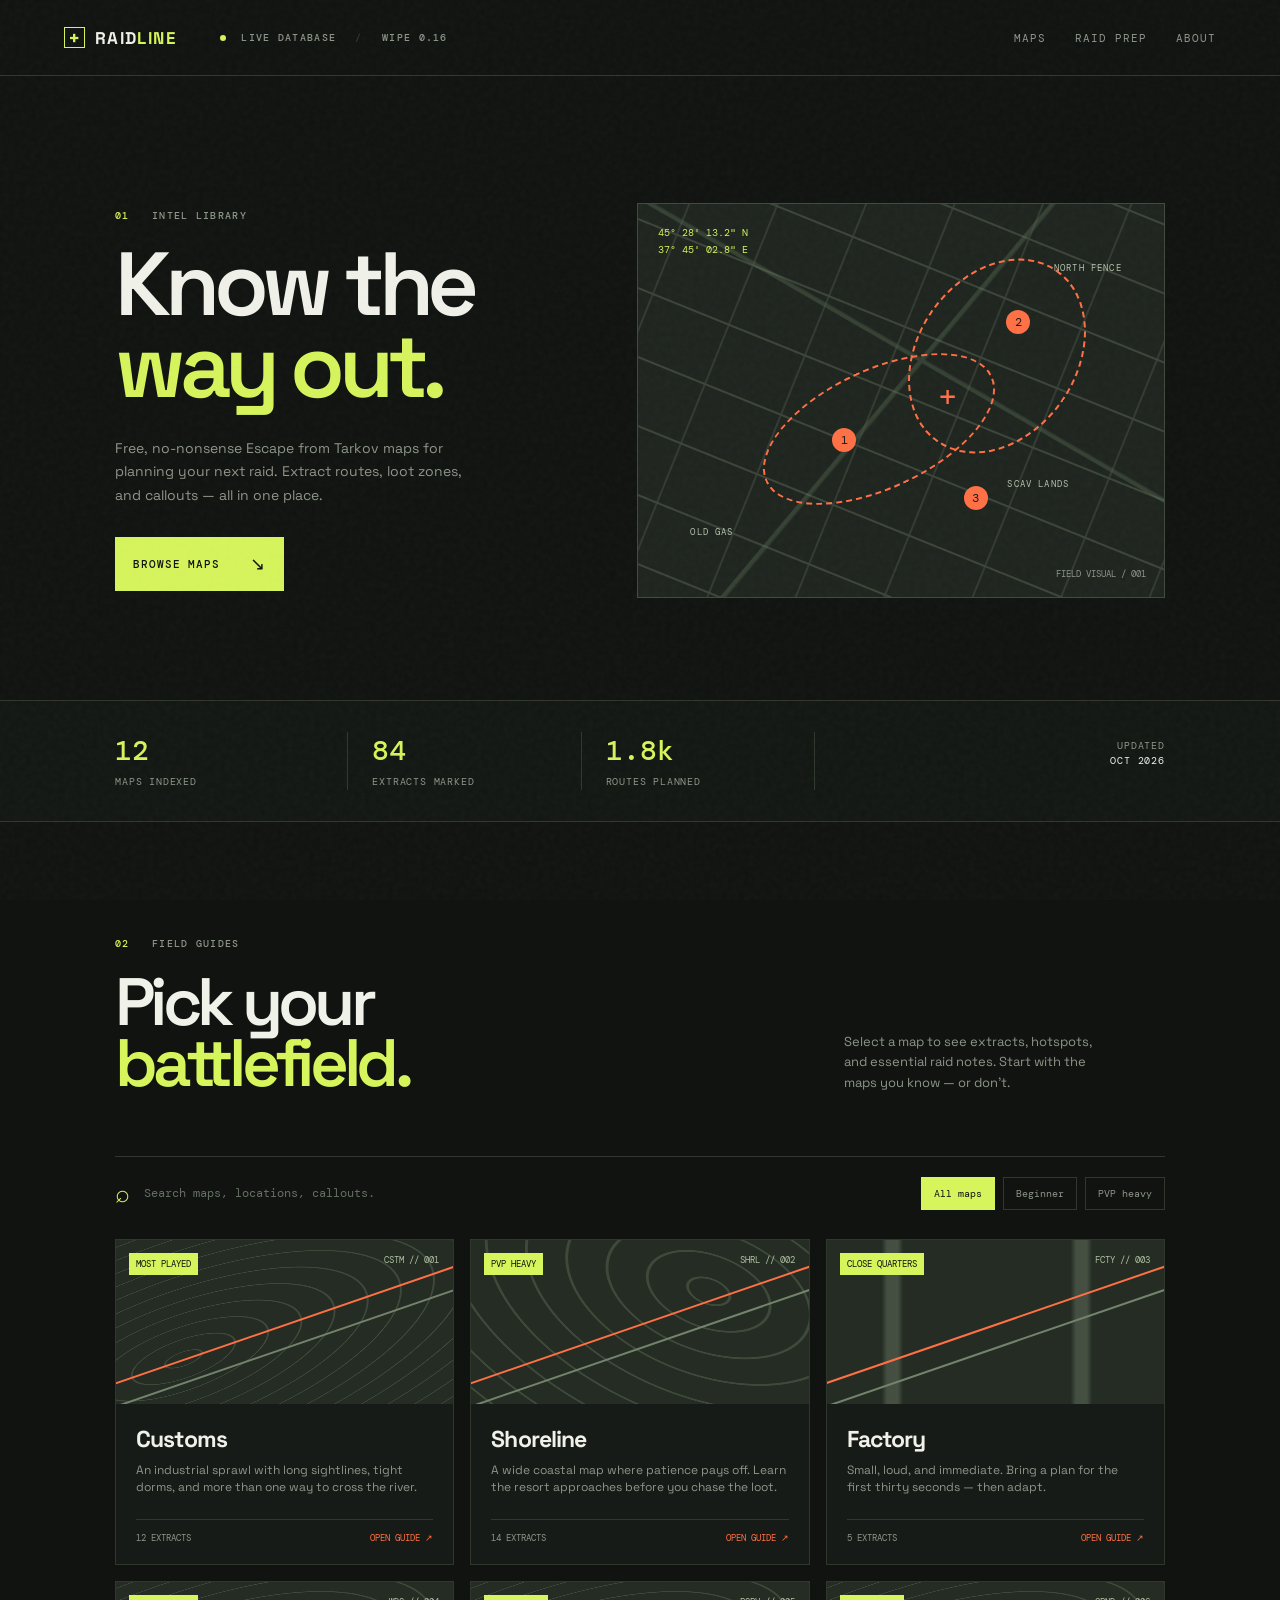
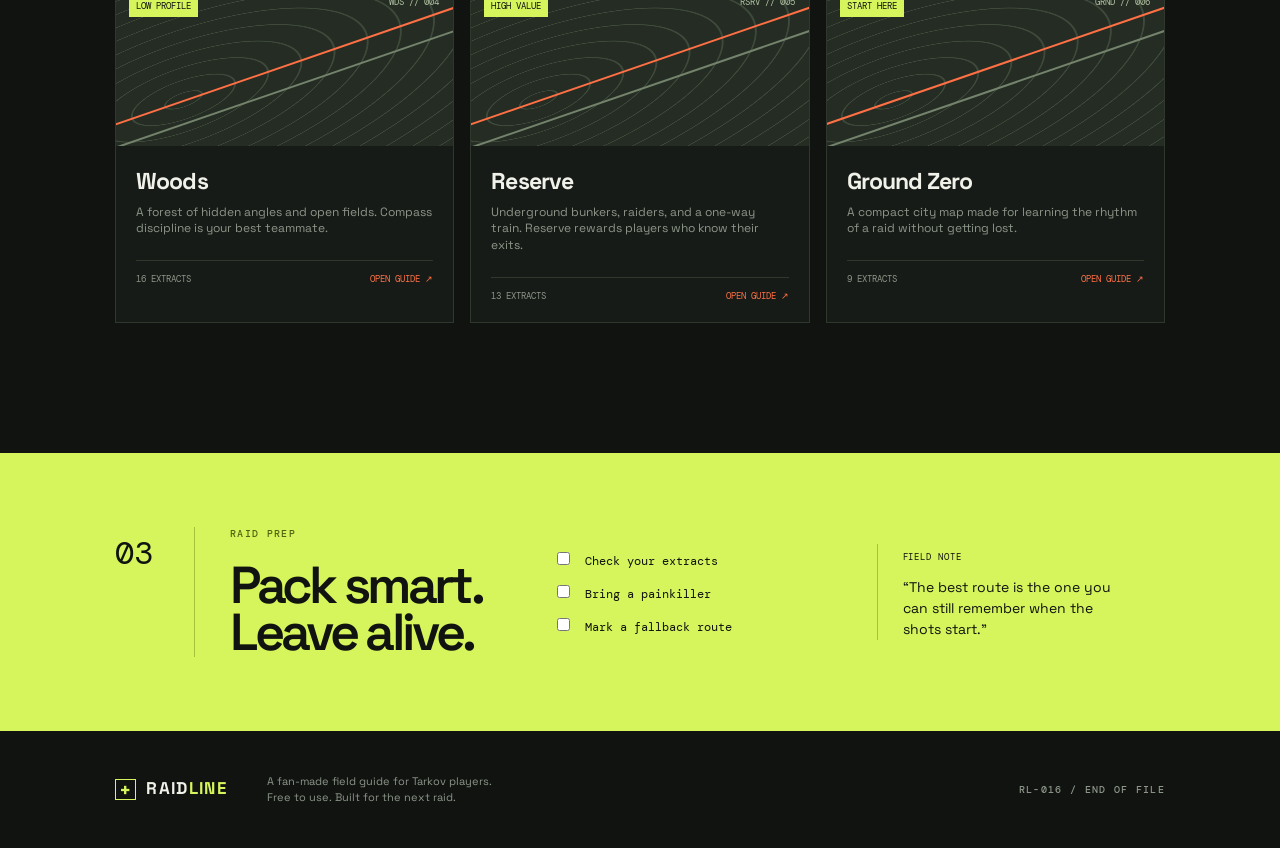
==== EFT-amp/index.html @ 66cea877 "." ====
<!doctype html>
<html lang="en">
<head>
  <meta charset="UTF-8" />
  <meta name="viewport" content="width=device-width, initial-scale=1.0" />
  <meta name="description" content="Free Escape from Tarkov maps, extracts, loot routes, and raid prep notes." />
  <title>RAIDLINE — Free Tarkov Maps</title>
  <link rel="preconnect" href="https://fonts.googleapis.com" />
  <link rel="preconnect" href="https://fonts.gstatic.com" crossorigin />
  <link href="https://fonts.googleapis.com/css2?family=DM+Mono:wght@400;500&family=Space+Grotesk:wght@400;500;600;700&display=swap" rel="stylesheet" />
  <link rel="stylesheet" href="style.css" />
</head>
<body>
  <div class="noise"></div>
  <header class="topbar">
    <a class="brand" href="#top" aria-label="Raidline home"><span class="brand-mark">+</span><span>RAID<span>LINE</span></span></a>
    <div class="status"><i></i> LIVE DATABASE <span class="slash">/</span> WIPE 0.16</div>
    <nav><a href="#maps">Maps</a><a href="#loadout">Raid prep</a><a href="#about">About</a></nav>
    <button class="menu-btn" aria-label="Open menu">☰</button>
  </header>

  <main id="top">
    <section class="hero">
      <div class="hero-copy">
        <p class="eyebrow"><span>01</span> INTEL LIBRARY</p>
        <h1>Know the<br /><em>way out.</em></h1>
        <p class="intro">Free, no-nonsense Escape from Tarkov maps for planning your next raid. Extract routes, loot zones, and callouts — all in one place.</p>
        <a class="cta" href="#maps">Browse maps <span>↘</span></a>
      </div>
      <div class="hero-visual" aria-label="Stylized topographic map graphic">
        <div class="coordinate">45° 28' 13.2" N<br />37° 45' 02.8" E</div>
        <div class="crosshair">+</div>
        <div class="route route-a"></div><div class="route route-b"></div>
        <div class="pin pin-one">1</div><div class="pin pin-two">2</div><div class="pin pin-three">3</div>
        <span class="map-label label-a">NORTH FENCE</span><span class="map-label label-b">OLD GAS</span><span class="map-label label-c">SCAV LANDS</span>
        <div class="contours"></div>
        <div class="visual-tag">FIELD VISUAL / 001</div>
      </div>
    </section>

    <section class="stats" aria-label="Database stats">
      <div><strong>12</strong><span>MAPS INDEXED</span></div><div><strong>84</strong><span>EXTRACTS MARKED</span></div><div><strong>1.8k</strong><span>ROUTES PLANNED</span></div><div class="stat-note">UPDATED<br /><b>OCT 2026</b></div>
    </section>

    <section class="maps-section" id="maps">
      <div class="section-heading"><div><p class="eyebrow"><span>02</span> FIELD GUIDES</p><h2>Pick your<br /><em>battlefield.</em></h2></div><p class="section-desc">Select a map to see extracts, hotspots, and essential raid notes. Start with the maps you know — or don’t.</p></div>
      <div class="toolbar"><div class="search-wrap"><span>⌕</span><input id="search" type="search" placeholder="Search maps, locations, callouts..." /></div><div class="filters" role="group" aria-label="Filter maps"><button class="filter active" data-filter="all">All maps</button><button class="filter" data-filter="beginner">Beginner</button><button class="filter" data-filter="pvp">PVP heavy</button></div></div>
      <div class="map-grid" id="mapGrid"></div>
      <p class="empty" id="emptyState">No maps match that search.</p>
    </section>

    <section class="prep" id="loadout"><div class="prep-number">03</div><div><p class="eyebrow">RAID PREP</p><h2>Pack smart.<br /><em>Leave alive.</em></h2></div><div class="prep-checks"><label><input type="checkbox" /> <span>Check your extracts</span></label><label><input type="checkbox" /> <span>Bring a painkiller</span></label><label><input type="checkbox" /> <span>Mark a fallback route</span></label></div><div class="prep-tip"><span>FIELD NOTE</span><p>“The best route is the one you can still remember when the shots start.”</p></div></section>
  </main>

  <footer id="about"><div class="brand"><span class="brand-mark">+</span><span>RAID<span>LINE</span></span></div><p>A fan-made field guide for Tarkov players.<br />Free to use. Built for the next raid.</p><span class="footer-code">RL-016 / END OF FILE</span></footer>

  <div class="modal" id="mapModal" aria-hidden="true"><div class="modal-card map-viewer"><button class="close" id="closeModal" aria-label="Close map details">×</button><div class="viewer-head"><div><p class="eyebrow" id="modalType">INTERACTIVE MAP // FREE GUIDE</p><h2 id="modalTitle">Customs</h2></div><div class="viewer-code" id="modalCode">CSTM // 001</div></div><p id="modalBlurb"></p><div class="viewer-layout"><div class="interactive-map" id="interactiveMap" tabindex="0" aria-label="Interactive map viewer"><div class="map-canvas" id="mapCanvas"><div class="map-river"></div><div class="map-road road-one"></div><div class="map-road road-two"></div><div class="map-building b-one"></div><div class="map-building b-two"></div><div class="map-building b-three"></div><div class="map-zone zone-one">DORMS</div><div class="map-zone zone-two">OLD GAS</div><div class="map-zone zone-three">WAREHOUSES</div><div class="marker extract" style="left:13%;top:70%" data-title="Crossroads" data-info="Follow the wall south to reach your extract.">E</div><div class="marker extract" style="left:78%;top:20%" data-title="ZB-1011" data-info="Single-use extract. Check the green flare before committing.">E</div><div class="marker loot" style="left:50%;top:37%" data-title="Dorms — Marked Room" data-info="High-value loot, high-risk approach.">L</div><div class="marker loot" style="left:27%;top:30%" data-title="Warehouse Stash" data-info="Low-profile stash near the blue container.">L</div><div class="marker danger" style="left:64%;top:68%" data-title="Scav Hotspot" data-info="Expect contact around the road bend.">!</div></div><div class="map-crosshair">+</div><div class="zoom-controls"><button id="zoomIn" aria-label="Zoom in">+</button><button id="zoomOut" aria-label="Zoom out">−</button><button id="resetZoom" aria-label="Reset map view">⌂</button></div><div class="zoom-readout" id="zoomReadout">100%</div></div><aside class="viewer-side"><div class="layer-title">MAP LAYERS</div><label><input type="checkbox" class="layer-toggle" data-layer="extract" checked /><i class="legend-dot extract-dot"></i> Extracts <b id="extractCount">02</b></label><label><input type="checkbox" class="layer-toggle" data-layer="loot" checked /><i class="legend-dot loot-dot"></i> Loot zones <b>02</b></label><label><input type="checkbox" class="layer-toggle" data-layer="danger" checked /><i class="legend-dot danger-dot"></i> Danger zones <b>01</b></label><div class="marker-info" id="markerInfo"><span>CLICK A MARKER</span><strong>Explore the map</strong><p>Select an extract, loot spot, or danger marker for field notes.</p></div><div class="viewer-stats"><div><span>EXTRACTS</span><strong id="modalExtracts">12</strong></div><div><span>DIFFICULTY</span><strong id="modalDifficulty">Moderate</strong></div><div><span>BEST FOR</span><strong id="modalBest">First raids</strong></div></div></aside></div><p class="map-hint">DRAG TO PAN <span>•</span> SCROLL TO ZOOM <span>•</span> CLICK MARKERS FOR INTEL</p></div></div>
  <script src="script.js"></script>
</body>
</html>
---- EFT-amp/style.css ----
:root{--bg:#101310;--panel:#171b17;--line:#30372d;--muted:#8d9689;--text:#f0f1e9;--acid:#d6f45b;--orange:#ff7045;--mono:'DM Mono',monospace;--sans:'Space Grotesk',sans-serif}*{box-sizing:border-box}html{scroll-behavior:smooth}body{margin:0;background:var(--bg);color:var(--text);font-family:var(--sans);overflow-x:hidden}.noise{position:fixed;inset:0;opacity:.035;pointer-events:none;z-index:10;background-image:url("data:image/svg+xml,%3Csvg viewBox='0 0 180 180' xmlns='http://www.w3.org/2000/svg'%3E%3Cfilter id='n'%3E%3CfeTurbulence type='fractalNoise' baseFrequency='.9' numOctaves='3' stitchTiles='stitch'/%3E%3C/filter%3E%3Crect width='100%25' height='100%25' filter='url(%23n)'/%3E%3C/svg%3E")}.topbar{height:76px;border-bottom:1px solid var(--line);display:flex;align-items:center;padding:0 5vw;gap:44px;position:relative;z-index:2}.brand{font-weight:700;letter-spacing:.08em;font-size:17px;display:flex;gap:10px;align-items:center;color:var(--text);text-decoration:none}.brand span span{color:var(--acid)}.brand-mark{display:grid;place-items:center;border:1px solid var(--acid);width:21px;height:21px;color:var(--acid)!important;font-size:20px;line-height:1}.status,.eyebrow,.footer-code{font:500 10px var(--mono);letter-spacing:.13em;color:var(--muted)}.status i{display:inline-block;width:6px;height:6px;background:var(--acid);border-radius:50%;margin-right:8px}.slash{color:var(--line);margin:0 12px}.topbar nav{margin-left:auto;display:flex;gap:28px}.topbar nav a{color:var(--muted);text-decoration:none;font:11px var(--mono);text-transform:uppercase;letter-spacing:.1em}.topbar nav a:hover{color:var(--acid)}.menu-btn{display:none;background:none;border:0;color:var(--text);font-size:22px}.hero{min-height:625px;padding:106px 9vw 82px;display:grid;grid-template-columns: .9fr 1.1fr;gap:7vw;align-items:center;border-bottom:1px solid var(--line)}.eyebrow{margin:0 0 22px}.eyebrow span{color:var(--acid);margin-right:15px}h1,h2{font-size:clamp(54px,7vw,104px);line-height:.91;letter-spacing:-.07em;margin:0;font-weight:600}h1 em,h2 em{color:var(--acid);font-style:normal}.intro{color:var(--muted);max-width:370px;line-height:1.65;font-size:14px;margin:30px 0}.cta{display:inline-flex;align-items:center;gap:30px;color:var(--bg);background:var(--acid);padding:15px 18px;text-decoration:none;font:500 11px var(--mono);text-transform:uppercase;letter-spacing:.08em;transition:.2s}.cta span{font-size:18px}.cta:hover{background:#efffa3;transform:translateY(-2px)}.hero-visual{height:395px;position:relative;background:#1e241e;overflow:hidden;border:1px solid #414a3b;background-image:linear-gradient(130deg,transparent 0 48%,#354133 48.2% 48.6%,transparent 49%),linear-gradient(30deg,transparent 0 57%,#354133 57.2% 57.6%,transparent 58%)}.hero-visual:before{content:'';position:absolute;inset:0;opacity:.36;background:repeating-linear-gradient(22deg,transparent 0 29px,#72806a 30px 31px,transparent 32px 64px),repeating-linear-gradient(112deg,transparent 0 46px,#566253 47px 48px,transparent 49px 82px)}.coordinate{position:absolute;top:20px;left:20px;font:10px/1.7 var(--mono);color:var(--acid);z-index:1}.crosshair{position:absolute;top:44%;left:57%;font:32px var(--mono);color:var(--orange);z-index:1}.route{position:absolute;border:2px dashed var(--orange);border-radius:50%;z-index:1}.route-a{width:250px;height:120px;top:42%;left:22%;transform:rotate(-25deg)}.route-b{width:160px;height:210px;top:12%;left:53%;transform:rotate(35deg)}.pin{position:absolute;background:var(--orange);color:#171b17;border-radius:50%;width:24px;height:24px;text-align:center;padding-top:4px;font:12px var(--mono);z-index:2}.pin-one{top:57%;left:37%}.pin-two{top:27%;left:70%}.pin-three{top:72%;left:62%}.map-label{position:absolute;font:9px var(--mono);letter-spacing:.13em;color:#b5c1ab;z-index:1}.label-a{top:15%;right:8%}.label-b{bottom:15%;left:10%}.label-c{bottom:27%;right:18%}.visual-tag{position:absolute;bottom:17px;right:18px;font:9px var(--mono);color:var(--muted)}.stats{display:grid;grid-template-columns:repeat(3,1fr) 1.5fr;padding:31px 9vw;border-bottom:1px solid var(--line);background:#131713}.stats div{border-right:1px solid var(--line);padding-left:24px}.stats div:first-child{padding-left:0}.stats div:last-child{border:0}.stats strong{display:block;font:500 28px var(--mono);color:var(--acid)}.stats span,.stat-note{font:10px var(--mono);letter-spacing:.08em;color:var(--muted)}.stat-note{text-align:right;padding-top:6px!important;line-height:1.5}.stat-note b{color:var(--text);font-weight:400}.maps-section{padding:115px 9vw 130px}.section-heading{display:flex;align-items:end;justify-content:space-between;margin-bottom:62px}.section-desc{max-width:270px;color:var(--muted);font-size:13px;line-height:1.6;margin:0 4vw 0 0}.section-heading h2{font-size:67px}.toolbar{display:flex;justify-content:space-between;align-items:center;border-top:1px solid var(--line);padding:20px 0 29px}.search-wrap{display:flex;gap:12px;align-items:center;color:var(--acid);font-size:25px}.search-wrap input{background:none;border:0;outline:0;color:var(--text);font:12px var(--mono);width:245px}.search-wrap input::placeholder{color:#657063}.filters{display:flex;gap:8px}.filter{border:1px solid var(--line);color:var(--muted);background:transparent;padding:9px 12px;font:10px var(--mono);cursor:pointer}.filter:hover,.filter.active{background:var(--acid);border-color:var(--acid);color:var(--bg)}.map-grid{display:grid;grid-template-columns:repeat(3,1fr);gap:16px}.map-card{background:var(--panel);border:1px solid var(--line);min-height:300px;cursor:pointer;transition:.25s;position:relative;overflow:hidden}.map-card:hover{border-color:var(--acid);transform:translateY(-5px)}.card-map{height:164px;background:#242c23;position:relative;overflow:hidden}.card-map:before{content:'';position:absolute;inset:-30%;background:repeating-radial-gradient(ellipse at 30% 50%,transparent 0 18px,#596652 19px 20px,transparent 21px 35px);transform:rotate(-20deg);opacity:.5}.card-map:after{content:'';position:absolute;width:140%;height:2px;left:-20%;top:51%;background:var(--orange);transform:rotate(-19deg);box-shadow:0 22px 0 #74836c}.map-card[data-map="shoreline"] .card-map:before{transform:rotate(20deg);background:repeating-radial-gradient(ellipse at 60% 30%,transparent 0 20px,#596652 21px 23px,transparent 24px 42px)}.map-card[data-map="factory"] .card-map:before{background:linear-gradient(90deg,transparent 12%,#657361 13% 15%,transparent 16% 29%,#657361 30% 32%,transparent 33% 64%,#657361 65% 67%,transparent 68%);transform:rotate(0)}.card-tag{position:absolute;top:13px;left:13px;background:var(--acid);color:var(--bg);font:9px var(--mono);padding:5px 7px;z-index:1}.card-code{position:absolute;right:14px;top:14px;color:#b1c1a2;font:9px var(--mono);z-index:1}.card-body{padding:20px}.card-body h3{font-size:23px;letter-spacing:-.04em;margin:0 0 8px}.card-body p{font-size:12px;color:var(--muted);margin:0;line-height:1.4}.card-meta{display:flex;justify-content:space-between;margin-top:23px;border-top:1px solid var(--line);padding-top:12px;font:9px var(--mono);color:var(--muted)}.card-meta b{font-weight:400;color:var(--orange)}.empty{display:none;color:var(--muted);font:12px var(--mono);padding:30px 0}.prep{background:var(--acid);color:var(--bg);padding:74px 9vw;display:grid;grid-template-columns:80px 1fr 1fr 1fr;gap:35px;align-items:center}.prep .eyebrow{color:#516313}.prep .eyebrow span{color:var(--bg)}.prep h2{font-size:52px}.prep h2 em{color:var(--bg)}.prep-number{font:32px var(--mono);border-right:1px solid #a7c238;height:100%;padding-top:5px}.prep-checks{display:grid;gap:13px;font:12px var(--mono)}.prep-checks input{accent-color:var(--bg);margin-right:8px}.prep-tip{border-left:1px solid #a7c238;padding-left:25px}.prep-tip span{font:9px var(--mono);letter-spacing:.1em}.prep-tip p{font-size:14px;line-height:1.5;margin:12px 0 0;max-width:230px}footer{padding:42px 9vw;display:flex;align-items:center;gap:40px;color:var(--muted);font-size:11px;line-height:1.5}footer p{margin:0}.footer-code{margin-left:auto}.modal{position:fixed;inset:0;background:#080a08cc;display:none;place-items:center;z-index:20;padding:20px}.modal.open{display:grid}.modal-card{background:#1a2019;border:1px solid var(--acid);width:min(600px,100%);padding:38px;position:relative;box-shadow:0 20px 80px #000}.close{position:absolute;right:18px;top:12px;background:none;border:0;color:var(--muted);font-size:28px;cursor:pointer}.modal-card h2{font-size:64px;margin-bottom:15px}.modal-card>p:not(.eyebrow){color:var(--muted);line-height:1.6;font-size:13px;max-width:470px}.modal-columns{display:flex;gap:32px;border-top:1px solid var(--line);border-bottom:1px solid var(--line);padding:19px 0;margin:28px 0}.modal-columns span{display:block;font:9px var(--mono);color:var(--muted);margin-bottom:8px}.modal-columns strong{font:12px var(--mono);color:var(--acid)}.modal-map{height:100px;background:#263025;margin-bottom:26px;position:relative;overflow:hidden;padding:15px;font:9px var(--mono);color:#adbba1}.modal-grid-lines{position:absolute;inset:0;background:linear-gradient(#455344 1px,transparent 1px),linear-gradient(90deg,#455344 1px,transparent 1px);background-size:31px 31px;opacity:.5}.modal-map span,.modal-map b{position:relative}.modal-map b{float:right;color:var(--orange);font-weight:400}.modal-card .cta{margin-top:0}
@media(max-width:800px){.topbar{padding:0 6vw;gap:20px}.status{display:none}.topbar nav{display:none}.menu-btn{display:block;margin-left:auto}.hero{padding:75px 7vw 60px;display:block}.hero-visual{margin-top:55px;height:300px}.stats{padding:25px 7vw;grid-template-columns:repeat(2,1fr);gap:20px}.stats div{border:0;padding:0}.stat-note{text-align:left!important}.maps-section{padding:75px 7vw}.section-heading{display:block;margin-bottom:40px}.section-heading h2{font-size:57px}.section-desc{margin:25px 0 0}.toolbar{display:block}.filters{margin-top:20px;overflow:auto}.map-grid{grid-template-columns:1fr}.prep{padding:55px 7vw;display:block}.prep-number{border:0;margin-bottom:25px}.prep h2{font-size:48px}.prep-checks{margin:35px 0}.prep-tip{border-left:0;border-top:1px solid #a7c238;padding:20px 0 0}footer{padding:35px 7vw;display:block}footer p{margin:20px 0}.footer-code{display:block;margin:0}.modal-card{padding:28px}.modal-card h2{font-size:52px}.modal-columns{gap:15px;justify-content:space-between}.modal-columns strong{font-size:10px}}
.map-viewer{width:min(1000px,100%);padding:32px}.viewer-head{display:flex;justify-content:space-between;align-items:start}.viewer-head h2{font-size:54px}.viewer-code{font:11px var(--mono);color:var(--orange);padding-top:12px}.viewer-layout{display:grid;grid-template-columns:1fr 190px;gap:15px;margin-top:20px}.interactive-map{height:420px;background:#212a20;border:1px solid #4a5a42;position:relative;overflow:hidden;cursor:grab;touch-action:none}.interactive-map.dragging{cursor:grabbing}.map-canvas{position:absolute;inset:-20%;background-color:#2a3629;background-image:linear-gradient(30deg,transparent 0 46%,#687861 46.2% 46.7%,transparent 47%),linear-gradient(115deg,transparent 0 52%,#52614d 52.2% 52.8%,transparent 53%),repeating-radial-gradient(ellipse at 60% 40%,transparent 0 30px,#43533f 31px 33px,transparent 34px 63px);transition:transform .15s ease;transform-origin:center}.map-river{position:absolute;background:#455e59;width:18%;height:140%;left:43%;top:-20%;transform:rotate(18deg);opacity:.8}.map-road{position:absolute;height:5px;background:#a27654;opacity:.8}.road-one{width:110%;left:-5%;top:47%;transform:rotate(-18deg)}.road-two{width:75%;left:17%;top:57%;transform:rotate(54deg)}.map-building{position:absolute;background:#5e684d;border:2px solid #919575;transform:rotate(8deg)}.b-one{width:19%;height:20%;left:62%;top:24%}.b-two{width:15%;height:14%;left:20%;top:52%}.b-three{width:25%;height:12%;left:53%;top:64%}.map-zone{position:absolute;color:#b2c49f;font:9px var(--mono);letter-spacing:.13em}.zone-one{left:65%;top:31%}.zone-two{left:23%;top:59%}.zone-three{left:56%;top:73%}.marker{position:absolute;width:29px;height:29px;border-radius:50%;display:grid;place-items:center;color:var(--bg);font:500 11px var(--mono);z-index:3;cursor:pointer;box-shadow:0 0 0 4px #192119aa;transform:translate(-50%,-50%);transition:.15s}.marker:hover{transform:translate(-50%,-50%) scale(1.25)}.marker.extract{background:var(--acid)}.marker.loot{background:#55c3b0}.marker.danger{background:var(--orange)}.map-crosshair{position:absolute;left:50%;top:50%;color:#d7e8c5;font:28px var(--mono);pointer-events:none}.zoom-controls{position:absolute;right:13px;top:13px;display:grid;gap:5px}.zoom-controls button{width:30px;height:30px;background:#141b14dd;color:var(--acid);border:1px solid #6b7a5f;font:18px var(--mono);cursor:pointer}.zoom-readout{position:absolute;bottom:11px;right:14px;background:#141b14dd;color:#b2c49f;padding:5px 8px;font:9px var(--mono)}.viewer-side{border:1px solid var(--line);padding:17px;background:#141914}.layer-title,.viewer-side label,.viewer-stats span,.map-hint{font:9px var(--mono);letter-spacing:.1em}.layer-title{color:var(--muted);margin-bottom:16px}.viewer-side label{display:flex;align-items:center;gap:8px;margin:15px 0;color:var(--text);cursor:pointer}.viewer-side label input{accent-color:var(--acid)}.viewer-side label b{margin-left:auto;font-weight:400;color:var(--muted)}.legend-dot{width:8px;height:8px;border-radius:50%}.extract-dot{background:var(--acid)}.loot-dot{background:#55c3b0}.danger-dot{background:var(--orange)}.marker-info{border-top:1px solid var(--line);margin-top:22px;padding-top:18px}.marker-info span{font:9px var(--mono);color:var(--orange)}.marker-info strong{font-size:15px;display:block;margin:8px 0}.marker-info p{color:var(--muted);font-size:11px;line-height:1.5;margin:0}.viewer-stats{border-top:1px solid var(--line);margin-top:20px;padding-top:16px;display:grid;gap:13px}.viewer-stats span{display:block;color:var(--muted);margin-bottom:4px}.viewer-stats strong{font:12px var(--mono);color:var(--acid)}.map-hint{color:var(--muted);margin:14px 0 0;text-align:right}.map-hint span{color:var(--acid);margin:0 8px}@media(max-width:800px){.map-viewer{padding:24px}.viewer-head h2{font-size:46px}.viewer-layout{grid-template-columns:1fr}.interactive-map{height:350px}.viewer-side{display:grid;grid-template-columns:repeat(3,1fr);gap:8px}.layer-title{grid-column:1/-1;margin-bottom:0}.viewer-side label{margin:0;font-size:8px}.marker-info,.viewer-stats{grid-column:1/-1}.map-hint{text-align:left;font-size:8px}}
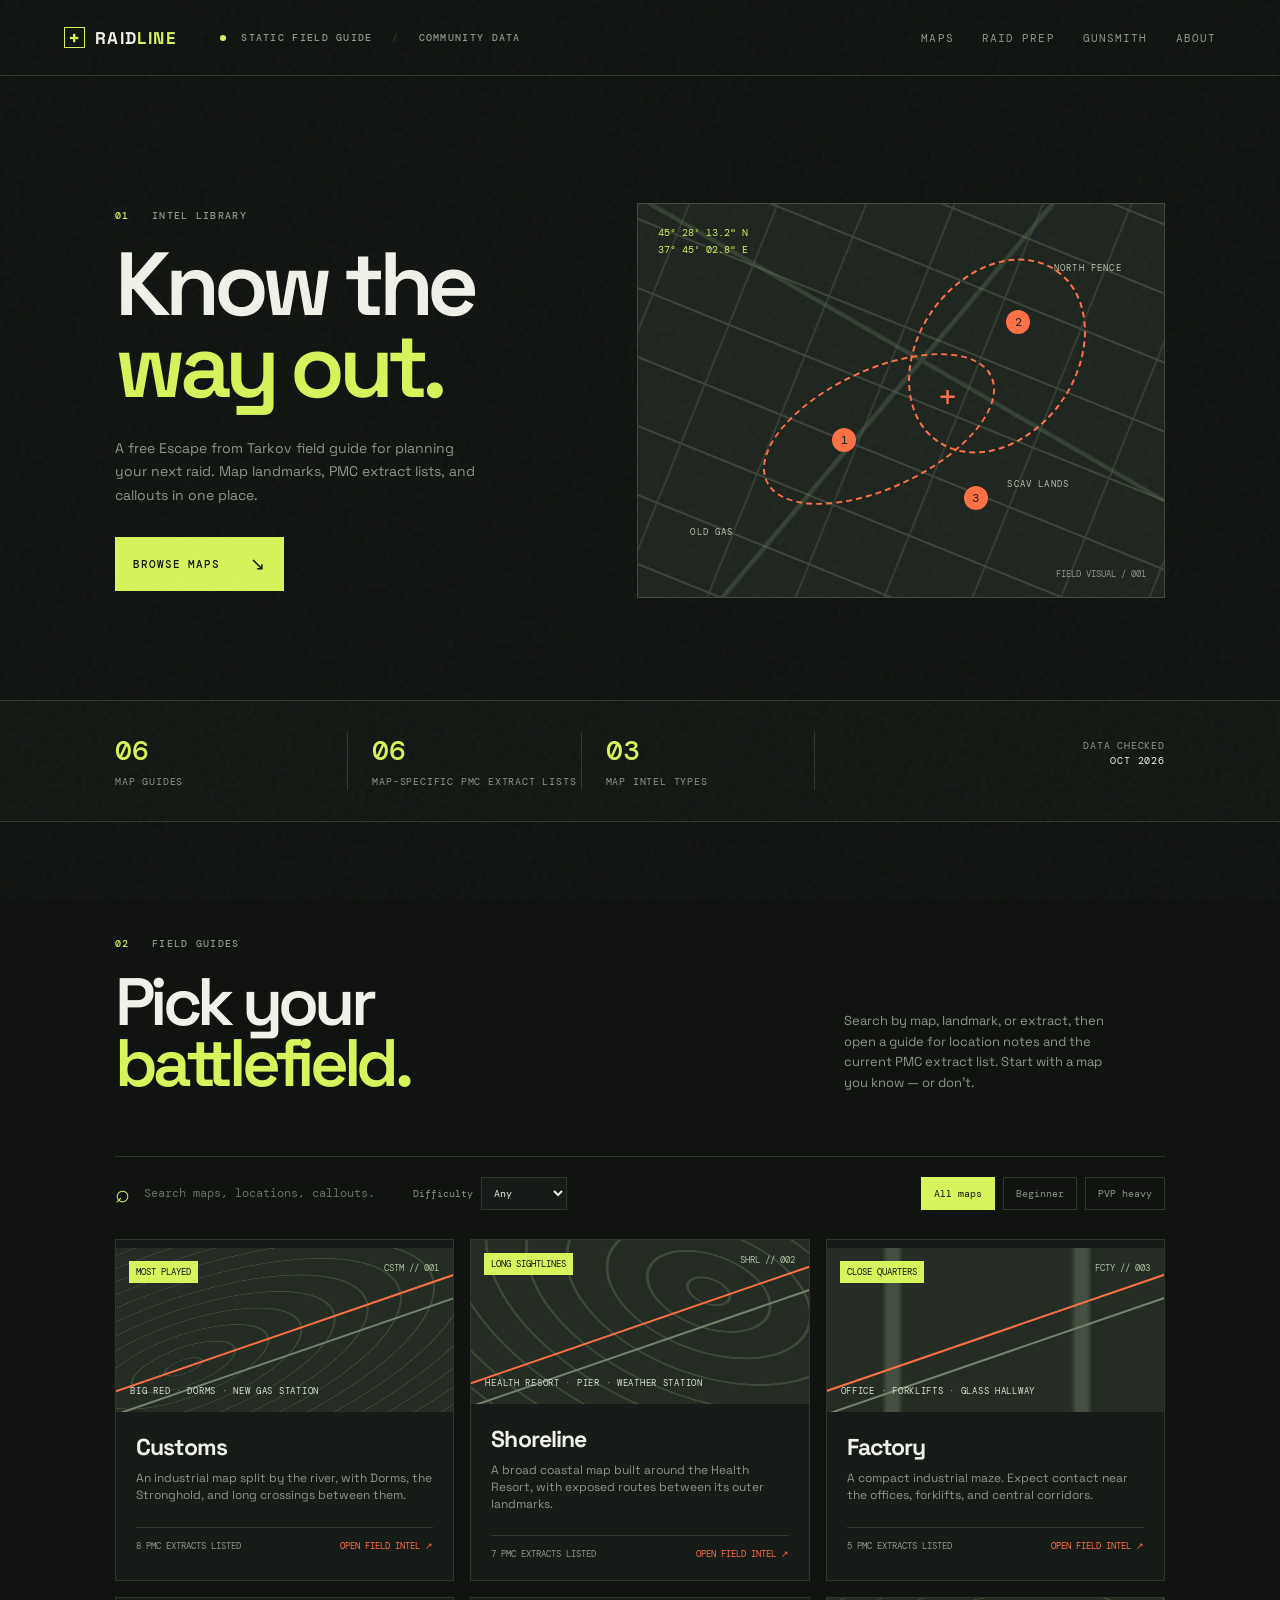
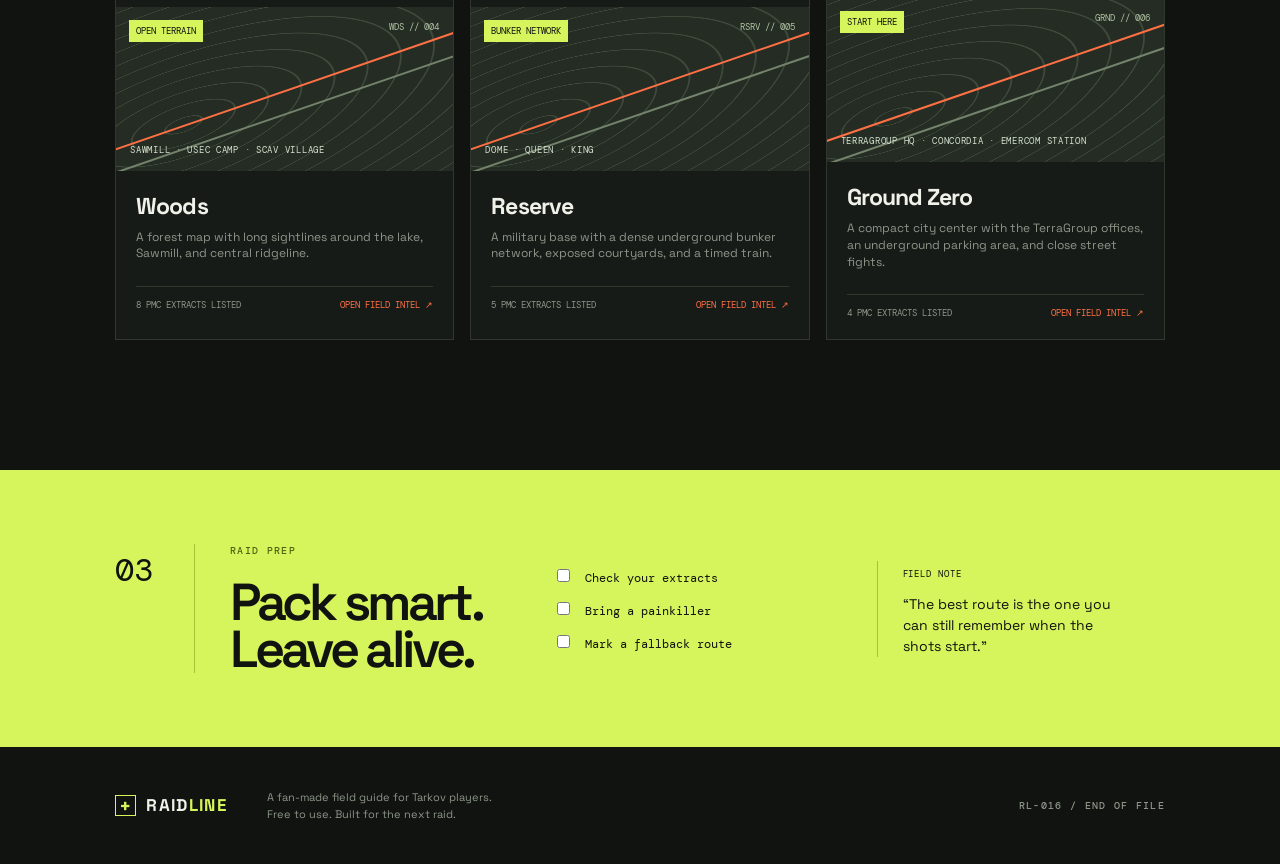
==== commit d98259a2: "." ====
--- a/EFT-amp/index.html
+++ b/EFT-amp/index.html
@@ -3,7 +3,7 @@
 <head>
   <meta charset="UTF-8" />
   <meta name="viewport" content="width=device-width, initial-scale=1.0" />
-  <meta name="description" content="Free Escape from Tarkov maps, extracts, loot routes, and raid prep notes." />
+  <meta name="description" content="A free Escape from Tarkov field guide with map callouts, extracts, and raid prep notes." />
   <title>RAIDLINE — Free Tarkov Maps</title>
   <link rel="preconnect" href="https://fonts.googleapis.com" />
   <link rel="preconnect" href="https://fonts.gstatic.com" crossorigin />
@@ -14,9 +14,9 @@
   <div class="noise"></div>
   <header class="topbar">
     <a class="brand" href="#top" aria-label="Raidline home"><span class="brand-mark">+</span><span>RAID<span>LINE</span></span></a>
-    <div class="status"><i></i> LIVE DATABASE <span class="slash">/</span> WIPE 0.16</div>
-    <nav><a href="#maps">Maps</a><a href="#loadout">Raid prep</a><a href="#about">About</a></nav>
-    <button class="menu-btn" aria-label="Open menu">☰</button>
+    <div class="status"><i></i> STATIC FIELD GUIDE <span class="slash">/</span> COMMUNITY DATA</div>
+    <nav id="primaryNav"><a href="#maps">Maps</a><a href="#loadout">Raid prep</a><a href="gunsmith.html">Gunsmith</a><a href="#about">About</a></nav>
+    <button class="menu-btn" id="menuToggle" aria-label="Open navigation" aria-expanded="false" aria-controls="primaryNav">☰</button>
   </header>
 
   <main id="top">
@@ -24,7 +24,7 @@
       <div class="hero-copy">
         <p class="eyebrow"><span>01</span> INTEL LIBRARY</p>
         <h1>Know the<br /><em>way out.</em></h1>
-        <p class="intro">Free, no-nonsense Escape from Tarkov maps for planning your next raid. Extract routes, loot zones, and callouts — all in one place.</p>
+        <p class="intro">A free Escape from Tarkov field guide for planning your next raid. Map landmarks, PMC extract lists, and callouts in one place.</p>
         <a class="cta" href="#maps">Browse maps <span>↘</span></a>
       </div>
       <div class="hero-visual" aria-label="Stylized topographic map graphic">
@@ -38,23 +38,23 @@
       </div>
     </section>
 
-    <section class="stats" aria-label="Database stats">
-      <div><strong>12</strong><span>MAPS INDEXED</span></div><div><strong>84</strong><span>EXTRACTS MARKED</span></div><div><strong>1.8k</strong><span>ROUTES PLANNED</span></div><div class="stat-note">UPDATED<br /><b>OCT 2026</b></div>
+    <section class="stats" aria-label="Guide contents">
+      <div><strong>06</strong><span>MAP GUIDES</span></div><div><strong>06</strong><span>MAP-SPECIFIC PMC EXTRACT LISTS</span></div><div><strong>03</strong><span>MAP INTEL TYPES</span></div><div class="stat-note">DATA CHECKED<br /><b>OCT 2026</b></div>
     </section>
 
     <section class="maps-section" id="maps">
-      <div class="section-heading"><div><p class="eyebrow"><span>02</span> FIELD GUIDES</p><h2>Pick your<br /><em>battlefield.</em></h2></div><p class="section-desc">Select a map to see extracts, hotspots, and essential raid notes. Start with the maps you know — or don’t.</p></div>
-      <div class="toolbar"><div class="search-wrap"><span>⌕</span><input id="search" type="search" placeholder="Search maps, locations, callouts..." /></div><div class="filters" role="group" aria-label="Filter maps"><button class="filter active" data-filter="all">All maps</button><button class="filter" data-filter="beginner">Beginner</button><button class="filter" data-filter="pvp">PVP heavy</button></div></div>
+      <div class="section-heading"><div><p class="eyebrow"><span>02</span> FIELD GUIDES</p><h2>Pick your<br /><em>battlefield.</em></h2></div><p class="section-desc">Search by map, landmark, or extract, then open a guide for location notes and the current PMC extract list. Start with a map you know — or don’t.</p></div>
+      <div class="toolbar"><div class="search-wrap"><span aria-hidden="true">⌕</span><input id="search" type="search" placeholder="Search maps, locations, callouts..." aria-label="Search maps and map intel" /><label class="difficulty-control" for="difficultyFilter">Difficulty <select id="difficultyFilter"><option value="all">Any</option><option>Easy</option><option>Moderate</option><option>Hard</option></select></label></div><div class="filters" role="group" aria-label="Filter maps by play style"><button class="filter active" data-filter="all" aria-pressed="true">All maps</button><button class="filter" data-filter="beginner" aria-pressed="false">Beginner</button><button class="filter" data-filter="pvp" aria-pressed="false">PVP heavy</button></div></div>
       <div class="map-grid" id="mapGrid"></div>
       <p class="empty" id="emptyState">No maps match that search.</p>
     </section>
 
-    <section class="prep" id="loadout"><div class="prep-number">03</div><div><p class="eyebrow">RAID PREP</p><h2>Pack smart.<br /><em>Leave alive.</em></h2></div><div class="prep-checks"><label><input type="checkbox" /> <span>Check your extracts</span></label><label><input type="checkbox" /> <span>Bring a painkiller</span></label><label><input type="checkbox" /> <span>Mark a fallback route</span></label></div><div class="prep-tip"><span>FIELD NOTE</span><p>“The best route is the one you can still remember when the shots start.”</p></div></section>
+    <section class="prep" id="loadout"><div class="prep-number">03</div><div><p class="eyebrow">RAID PREP</p><h2>Pack smart.<br /><em>Leave alive.</em></h2></div><div class="prep-checks"><label><input type="checkbox" data-prep="extracts" /> <span>Check your extracts</span></label><label><input type="checkbox" data-prep="painkiller" /> <span>Bring a painkiller</span></label><label><input type="checkbox" data-prep="fallback" /> <span>Mark a fallback route</span></label></div><div class="prep-tip"><span>FIELD NOTE</span><p>“The best route is the one you can still remember when the shots start.”</p></div></section>
   </main>
 
   <footer id="about"><div class="brand"><span class="brand-mark">+</span><span>RAID<span>LINE</span></span></div><p>A fan-made field guide for Tarkov players.<br />Free to use. Built for the next raid.</p><span class="footer-code">RL-016 / END OF FILE</span></footer>
 
-  <div class="modal" id="mapModal" aria-hidden="true"><div class="modal-card map-viewer"><button class="close" id="closeModal" aria-label="Close map details">×</button><div class="viewer-head"><div><p class="eyebrow" id="modalType">INTERACTIVE MAP // FREE GUIDE</p><h2 id="modalTitle">Customs</h2></div><div class="viewer-code" id="modalCode">CSTM // 001</div></div><p id="modalBlurb"></p><div class="viewer-layout"><div class="interactive-map" id="interactiveMap" tabindex="0" aria-label="Interactive map viewer"><div class="map-canvas" id="mapCanvas"><div class="map-river"></div><div class="map-road road-one"></div><div class="map-road road-two"></div><div class="map-building b-one"></div><div class="map-building b-two"></div><div class="map-building b-three"></div><div class="map-zone zone-one">DORMS</div><div class="map-zone zone-two">OLD GAS</div><div class="map-zone zone-three">WAREHOUSES</div><div class="marker extract" style="left:13%;top:70%" data-title="Crossroads" data-info="Follow the wall south to reach your extract.">E</div><div class="marker extract" style="left:78%;top:20%" data-title="ZB-1011" data-info="Single-use extract. Check the green flare before committing.">E</div><div class="marker loot" style="left:50%;top:37%" data-title="Dorms — Marked Room" data-info="High-value loot, high-risk approach.">L</div><div class="marker loot" style="left:27%;top:30%" data-title="Warehouse Stash" data-info="Low-profile stash near the blue container.">L</div><div class="marker danger" style="left:64%;top:68%" data-title="Scav Hotspot" data-info="Expect contact around the road bend.">!</div></div><div class="map-crosshair">+</div><div class="zoom-controls"><button id="zoomIn" aria-label="Zoom in">+</button><button id="zoomOut" aria-label="Zoom out">−</button><button id="resetZoom" aria-label="Reset map view">⌂</button></div><div class="zoom-readout" id="zoomReadout">100%</div></div><aside class="viewer-side"><div class="layer-title">MAP LAYERS</div><label><input type="checkbox" class="layer-toggle" data-layer="extract" checked /><i class="legend-dot extract-dot"></i> Extracts <b id="extractCount">02</b></label><label><input type="checkbox" class="layer-toggle" data-layer="loot" checked /><i class="legend-dot loot-dot"></i> Loot zones <b>02</b></label><label><input type="checkbox" class="layer-toggle" data-layer="danger" checked /><i class="legend-dot danger-dot"></i> Danger zones <b>01</b></label><div class="marker-info" id="markerInfo"><span>CLICK A MARKER</span><strong>Explore the map</strong><p>Select an extract, loot spot, or danger marker for field notes.</p></div><div class="viewer-stats"><div><span>EXTRACTS</span><strong id="modalExtracts">12</strong></div><div><span>DIFFICULTY</span><strong id="modalDifficulty">Moderate</strong></div><div><span>BEST FOR</span><strong id="modalBest">First raids</strong></div></div></aside></div><p class="map-hint">DRAG TO PAN <span>•</span> SCROLL TO ZOOM <span>•</span> CLICK MARKERS FOR INTEL</p></div></div>
+  <div class="modal" id="mapModal" aria-hidden="true"><div class="modal-card map-viewer" role="dialog" aria-modal="true" aria-labelledby="modalTitle"><button class="close" id="closeModal" aria-label="Close map details">×</button><div class="viewer-head"><div><p class="eyebrow" id="modalType">MAP INTEL // SCHEMATIC</p><h2 id="modalTitle">Customs</h2></div><div class="viewer-code" id="modalCode">CSTM // 001</div></div><p id="modalBlurb"></p><div class="viewer-layout"><div class="interactive-map" id="interactiveMap" aria-label="Decorative schematic map, not to scale"><div class="map-canvas" id="mapCanvas"></div><div class="map-crosshair" aria-hidden="true">+</div><div class="zoom-controls"><button id="zoomIn" aria-label="Zoom in">+</button><button id="zoomOut" aria-label="Zoom out">−</button><button id="resetZoom" aria-label="Reset schematic view">↺</button></div><div class="zoom-readout" id="zoomReadout" aria-live="polite">100%</div></div><aside class="viewer-side"><div class="layer-title">FIELD INTEL</div><div class="map-intel" id="mapIntel"></div><div class="viewer-stats"><div><span>PMC EXTRACTS</span><strong id="modalExtracts">—</strong></div><div><span>DIFFICULTY</span><strong id="modalDifficulty">—</strong></div><div><span>BEST FOR</span><strong id="modalBest">—</strong></div></div></aside></div><p class="map-hint">SCHEMATIC ONLY · NOT TO SCALE · EXTRACTS VARY BY RAID</p></div></div>
   <script src="script.js"></script>
 </body>
 </html>
--- a/EFT-amp/style.css
+++ b/EFT-amp/style.css
@@ -1,3 +1,40 @@
 :root{--bg:#101310;--panel:#171b17;--line:#30372d;--muted:#8d9689;--text:#f0f1e9;--acid:#d6f45b;--orange:#ff7045;--mono:'DM Mono',monospace;--sans:'Space Grotesk',sans-serif}*{box-sizing:border-box}html{scroll-behavior:smooth}body{margin:0;background:var(--bg);color:var(--text);font-family:var(--sans);overflow-x:hidden}.noise{position:fixed;inset:0;opacity:.035;pointer-events:none;z-index:10;background-image:url("data:image/svg+xml,%3Csvg viewBox='0 0 180 180' xmlns='http://www.w3.org/2000/svg'%3E%3Cfilter id='n'%3E%3CfeTurbulence type='fractalNoise' baseFrequency='.9' numOctaves='3' stitchTiles='stitch'/%3E%3C/filter%3E%3Crect width='100%25' height='100%25' filter='url(%23n)'/%3E%3C/svg%3E")}.topbar{height:76px;border-bottom:1px solid var(--line);display:flex;align-items:center;padding:0 5vw;gap:44px;position:relative;z-index:2}.brand{font-weight:700;letter-spacing:.08em;font-size:17px;display:flex;gap:10px;align-items:center;color:var(--text);text-decoration:none}.brand span span{color:var(--acid)}.brand-mark{display:grid;place-items:center;border:1px solid var(--acid);width:21px;height:21px;color:var(--acid)!important;font-size:20px;line-height:1}.status,.eyebrow,.footer-code{font:500 10px var(--mono);letter-spacing:.13em;color:var(--muted)}.status i{display:inline-block;width:6px;height:6px;background:var(--acid);border-radius:50%;margin-right:8px}.slash{color:var(--line);margin:0 12px}.topbar nav{margin-left:auto;display:flex;gap:28px}.topbar nav a{color:var(--muted);text-decoration:none;font:11px var(--mono);text-transform:uppercase;letter-spacing:.1em}.topbar nav a:hover{color:var(--acid)}.menu-btn{display:none;background:none;border:0;color:var(--text);font-size:22px}.hero{min-height:625px;padding:106px 9vw 82px;display:grid;grid-template-columns: .9fr 1.1fr;gap:7vw;align-items:center;border-bottom:1px solid var(--line)}.eyebrow{margin:0 0 22px}.eyebrow span{color:var(--acid);margin-right:15px}h1,h2{font-size:clamp(54px,7vw,104px);line-height:.91;letter-spacing:-.07em;margin:0;font-weight:600}h1 em,h2 em{color:var(--acid);font-style:normal}.intro{color:var(--muted);max-width:370px;line-height:1.65;font-size:14px;margin:30px 0}.cta{display:inline-flex;align-items:center;gap:30px;color:var(--bg);background:var(--acid);padding:15px 18px;text-decoration:none;font:500 11px var(--mono);text-transform:uppercase;letter-spacing:.08em;transition:.2s}.cta span{font-size:18px}.cta:hover{background:#efffa3;transform:translateY(-2px)}.hero-visual{height:395px;position:relative;background:#1e241e;overflow:hidden;border:1px solid #414a3b;background-image:linear-gradient(130deg,transparent 0 48%,#354133 48.2% 48.6%,transparent 49%),linear-gradient(30deg,transparent 0 57%,#354133 57.2% 57.6%,transparent 58%)}.hero-visual:before{content:'';position:absolute;inset:0;opacity:.36;background:repeating-linear-gradient(22deg,transparent 0 29px,#72806a 30px 31px,transparent 32px 64px),repeating-linear-gradient(112deg,transparent 0 46px,#566253 47px 48px,transparent 49px 82px)}.coordinate{position:absolute;top:20px;left:20px;font:10px/1.7 var(--mono);color:var(--acid);z-index:1}.crosshair{position:absolute;top:44%;left:57%;font:32px var(--mono);color:var(--orange);z-index:1}.route{position:absolute;border:2px dashed var(--orange);border-radius:50%;z-index:1}.route-a{width:250px;height:120px;top:42%;left:22%;transform:rotate(-25deg)}.route-b{width:160px;height:210px;top:12%;left:53%;transform:rotate(35deg)}.pin{position:absolute;background:var(--orange);color:#171b17;border-radius:50%;width:24px;height:24px;text-align:center;padding-top:4px;font:12px var(--mono);z-index:2}.pin-one{top:57%;left:37%}.pin-two{top:27%;left:70%}.pin-three{top:72%;left:62%}.map-label{position:absolute;font:9px var(--mono);letter-spacing:.13em;color:#b5c1ab;z-index:1}.label-a{top:15%;right:8%}.label-b{bottom:15%;left:10%}.label-c{bottom:27%;right:18%}.visual-tag{position:absolute;bottom:17px;right:18px;font:9px var(--mono);color:var(--muted)}.stats{display:grid;grid-template-columns:repeat(3,1fr) 1.5fr;padding:31px 9vw;border-bottom:1px solid var(--line);background:#131713}.stats div{border-right:1px solid var(--line);padding-left:24px}.stats div:first-child{padding-left:0}.stats div:last-child{border:0}.stats strong{display:block;font:500 28px var(--mono);color:var(--acid)}.stats span,.stat-note{font:10px var(--mono);letter-spacing:.08em;color:var(--muted)}.stat-note{text-align:right;padding-top:6px!important;line-height:1.5}.stat-note b{color:var(--text);font-weight:400}.maps-section{padding:115px 9vw 130px}.section-heading{display:flex;align-items:end;justify-content:space-between;margin-bottom:62px}.section-desc{max-width:270px;color:var(--muted);font-size:13px;line-height:1.6;margin:0 4vw 0 0}.section-heading h2{font-size:67px}.toolbar{display:flex;justify-content:space-between;align-items:center;border-top:1px solid var(--line);padding:20px 0 29px}.search-wrap{display:flex;gap:12px;align-items:center;color:var(--acid);font-size:25px}.search-wrap input{background:none;border:0;outline:0;color:var(--text);font:12px var(--mono);width:245px}.search-wrap input::placeholder{color:#657063}.filters{display:flex;gap:8px}.filter{border:1px solid var(--line);color:var(--muted);background:transparent;padding:9px 12px;font:10px var(--mono);cursor:pointer}.filter:hover,.filter.active{background:var(--acid);border-color:var(--acid);color:var(--bg)}.map-grid{display:grid;grid-template-columns:repeat(3,1fr);gap:16px}.map-card{background:var(--panel);border:1px solid var(--line);min-height:300px;cursor:pointer;transition:.25s;position:relative;overflow:hidden}.map-card:hover{border-color:var(--acid);transform:translateY(-5px)}.card-map{height:164px;background:#242c23;position:relative;overflow:hidden}.card-map:before{content:'';position:absolute;inset:-30%;background:repeating-radial-gradient(ellipse at 30% 50%,transparent 0 18px,#596652 19px 20px,transparent 21px 35px);transform:rotate(-20deg);opacity:.5}.card-map:after{content:'';position:absolute;width:140%;height:2px;left:-20%;top:51%;background:var(--orange);transform:rotate(-19deg);box-shadow:0 22px 0 #74836c}.map-card[data-map="shoreline"] .card-map:before{transform:rotate(20deg);background:repeating-radial-gradient(ellipse at 60% 30%,transparent 0 20px,#596652 21px 23px,transparent 24px 42px)}.map-card[data-map="factory"] .card-map:before{background:linear-gradient(90deg,transparent 12%,#657361 13% 15%,transparent 16% 29%,#657361 30% 32%,transparent 33% 64%,#657361 65% 67%,transparent 68%);transform:rotate(0)}.card-tag{position:absolute;top:13px;left:13px;background:var(--acid);color:var(--bg);font:9px var(--mono);padding:5px 7px;z-index:1}.card-code{position:absolute;right:14px;top:14px;color:#b1c1a2;font:9px var(--mono);z-index:1}.card-body{padding:20px}.card-body h3{font-size:23px;letter-spacing:-.04em;margin:0 0 8px}.card-body p{font-size:12px;color:var(--muted);margin:0;line-height:1.4}.card-meta{display:flex;justify-content:space-between;margin-top:23px;border-top:1px solid var(--line);padding-top:12px;font:9px var(--mono);color:var(--muted)}.card-meta b{font-weight:400;color:var(--orange)}.empty{display:none;color:var(--muted);font:12px var(--mono);padding:30px 0}.prep{background:var(--acid);color:var(--bg);padding:74px 9vw;display:grid;grid-template-columns:80px 1fr 1fr 1fr;gap:35px;align-items:center}.prep .eyebrow{color:#516313}.prep .eyebrow span{color:var(--bg)}.prep h2{font-size:52px}.prep h2 em{color:var(--bg)}.prep-number{font:32px var(--mono);border-right:1px solid #a7c238;height:100%;padding-top:5px}.prep-checks{display:grid;gap:13px;font:12px var(--mono)}.prep-checks input{accent-color:var(--bg);margin-right:8px}.prep-tip{border-left:1px solid #a7c238;padding-left:25px}.prep-tip span{font:9px var(--mono);letter-spacing:.1em}.prep-tip p{font-size:14px;line-height:1.5;margin:12px 0 0;max-width:230px}footer{padding:42px 9vw;display:flex;align-items:center;gap:40px;color:var(--muted);font-size:11px;line-height:1.5}footer p{margin:0}.footer-code{margin-left:auto}.modal{position:fixed;inset:0;background:#080a08cc;display:none;place-items:center;z-index:20;padding:20px}.modal.open{display:grid}.modal-card{background:#1a2019;border:1px solid var(--acid);width:min(600px,100%);padding:38px;position:relative;box-shadow:0 20px 80px #000}.close{position:absolute;right:18px;top:12px;background:none;border:0;color:var(--muted);font-size:28px;cursor:pointer}.modal-card h2{font-size:64px;margin-bottom:15px}.modal-card>p:not(.eyebrow){color:var(--muted);line-height:1.6;font-size:13px;max-width:470px}.modal-columns{display:flex;gap:32px;border-top:1px solid var(--line);border-bottom:1px solid var(--line);padding:19px 0;margin:28px 0}.modal-columns span{display:block;font:9px var(--mono);color:var(--muted);margin-bottom:8px}.modal-columns strong{font:12px var(--mono);color:var(--acid)}.modal-map{height:100px;background:#263025;margin-bottom:26px;position:relative;overflow:hidden;padding:15px;font:9px var(--mono);color:#adbba1}.modal-grid-lines{position:absolute;inset:0;background:linear-gradient(#455344 1px,transparent 1px),linear-gradient(90deg,#455344 1px,transparent 1px);background-size:31px 31px;opacity:.5}.modal-map span,.modal-map b{position:relative}.modal-map b{float:right;color:var(--orange);font-weight:400}.modal-card .cta{margin-top:0}
 @media(max-width:800px){.topbar{padding:0 6vw;gap:20px}.status{display:none}.topbar nav{display:none}.menu-btn{display:block;margin-left:auto}.hero{padding:75px 7vw 60px;display:block}.hero-visual{margin-top:55px;height:300px}.stats{padding:25px 7vw;grid-template-columns:repeat(2,1fr);gap:20px}.stats div{border:0;padding:0}.stat-note{text-align:left!important}.maps-section{padding:75px 7vw}.section-heading{display:block;margin-bottom:40px}.section-heading h2{font-size:57px}.section-desc{margin:25px 0 0}.toolbar{display:block}.filters{margin-top:20px;overflow:auto}.map-grid{grid-template-columns:1fr}.prep{padding:55px 7vw;display:block}.prep-number{border:0;margin-bottom:25px}.prep h2{font-size:48px}.prep-checks{margin:35px 0}.prep-tip{border-left:0;border-top:1px solid #a7c238;padding:20px 0 0}footer{padding:35px 7vw;display:block}footer p{margin:20px 0}.footer-code{display:block;margin:0}.modal-card{padding:28px}.modal-card h2{font-size:52px}.modal-columns{gap:15px;justify-content:space-between}.modal-columns strong{font-size:10px}}
 .map-viewer{width:min(1000px,100%);padding:32px}.viewer-head{display:flex;justify-content:space-between;align-items:start}.viewer-head h2{font-size:54px}.viewer-code{font:11px var(--mono);color:var(--orange);padding-top:12px}.viewer-layout{display:grid;grid-template-columns:1fr 190px;gap:15px;margin-top:20px}.interactive-map{height:420px;background:#212a20;border:1px solid #4a5a42;position:relative;overflow:hidden;cursor:grab;touch-action:none}.interactive-map.dragging{cursor:grabbing}.map-canvas{position:absolute;inset:-20%;background-color:#2a3629;background-image:linear-gradient(30deg,transparent 0 46%,#687861 46.2% 46.7%,transparent 47%),linear-gradient(115deg,transparent 0 52%,#52614d 52.2% 52.8%,transparent 53%),repeating-radial-gradient(ellipse at 60% 40%,transparent 0 30px,#43533f 31px 33px,transparent 34px 63px);transition:transform .15s ease;transform-origin:center}.map-river{position:absolute;background:#455e59;width:18%;height:140%;left:43%;top:-20%;transform:rotate(18deg);opacity:.8}.map-road{position:absolute;height:5px;background:#a27654;opacity:.8}.road-one{width:110%;left:-5%;top:47%;transform:rotate(-18deg)}.road-two{width:75%;left:17%;top:57%;transform:rotate(54deg)}.map-building{position:absolute;background:#5e684d;border:2px solid #919575;transform:rotate(8deg)}.b-one{width:19%;height:20%;left:62%;top:24%}.b-two{width:15%;height:14%;left:20%;top:52%}.b-three{width:25%;height:12%;left:53%;top:64%}.map-zone{position:absolute;color:#b2c49f;font:9px var(--mono);letter-spacing:.13em}.zone-one{left:65%;top:31%}.zone-two{left:23%;top:59%}.zone-three{left:56%;top:73%}.marker{position:absolute;width:29px;height:29px;border-radius:50%;display:grid;place-items:center;color:var(--bg);font:500 11px var(--mono);z-index:3;cursor:pointer;box-shadow:0 0 0 4px #192119aa;transform:translate(-50%,-50%);transition:.15s}.marker:hover{transform:translate(-50%,-50%) scale(1.25)}.marker.extract{background:var(--acid)}.marker.loot{background:#55c3b0}.marker.danger{background:var(--orange)}.map-crosshair{position:absolute;left:50%;top:50%;color:#d7e8c5;font:28px var(--mono);pointer-events:none}.zoom-controls{position:absolute;right:13px;top:13px;display:grid;gap:5px}.zoom-controls button{width:30px;height:30px;background:#141b14dd;color:var(--acid);border:1px solid #6b7a5f;font:18px var(--mono);cursor:pointer}.zoom-readout{position:absolute;bottom:11px;right:14px;background:#141b14dd;color:#b2c49f;padding:5px 8px;font:9px var(--mono)}.viewer-side{border:1px solid var(--line);padding:17px;background:#141914}.layer-title,.viewer-side label,.viewer-stats span,.map-hint{font:9px var(--mono);letter-spacing:.1em}.layer-title{color:var(--muted);margin-bottom:16px}.viewer-side label{display:flex;align-items:center;gap:8px;margin:15px 0;color:var(--text);cursor:pointer}.viewer-side label input{accent-color:var(--acid)}.viewer-side label b{margin-left:auto;font-weight:400;color:var(--muted)}.legend-dot{width:8px;height:8px;border-radius:50%}.extract-dot{background:var(--acid)}.loot-dot{background:#55c3b0}.danger-dot{background:var(--orange)}.marker-info{border-top:1px solid var(--line);margin-top:22px;padding-top:18px}.marker-info span{font:9px var(--mono);color:var(--orange)}.marker-info strong{font-size:15px;display:block;margin:8px 0}.marker-info p{color:var(--muted);font-size:11px;line-height:1.5;margin:0}.viewer-stats{border-top:1px solid var(--line);margin-top:20px;padding-top:16px;display:grid;gap:13px}.viewer-stats span{display:block;color:var(--muted);margin-bottom:4px}.viewer-stats strong{font:12px var(--mono);color:var(--acid)}.map-hint{color:var(--muted);margin:14px 0 0;text-align:right}.map-hint span{color:var(--acid);margin:0 8px}@media(max-width:800px){.map-viewer{padding:24px}.viewer-head h2{font-size:46px}.viewer-layout{grid-template-columns:1fr}.interactive-map{height:350px}.viewer-side{display:grid;grid-template-columns:repeat(3,1fr);gap:8px}.layer-title{grid-column:1/-1;margin-bottom:0}.viewer-side label{margin:0;font-size:8px}.marker-info,.viewer-stats{grid-column:1/-1}.map-hint{text-align:left;font-size:8px}}
+/* Usability and map guide refinements */
+:focus-visible{outline:2px solid var(--acid);outline-offset:4px}
+.topbar nav a:focus-visible,.cta:focus-visible,.filter:focus-visible{color:var(--acid)}
+.map-card{padding:0;text-align:left;color:inherit;font:inherit;width:100%}
+.map-card:focus-visible{outline-offset:3px}
+.card-map{display:block}
+.card-area{position:absolute;left:14px;bottom:15px;z-index:1;color:#d6e0cf;font:9px var(--mono);letter-spacing:.08em;text-transform:uppercase}
+.card-body{display:block}
+.card-title{display:block;font-size:23px;letter-spacing:-.04em;margin:0 0 8px;font-weight:700}
+.card-description{display:block;font-size:12px;color:var(--muted);line-height:1.4;min-height:34px}
+.difficulty-control{display:flex;gap:8px;align-items:center;color:var(--muted);font:10px var(--mono);margin-left:14px}
+.difficulty-control select{background:var(--panel);border:1px solid var(--line);color:var(--text);padding:8px;font:10px var(--mono)}
+.modal{overflow-y:auto}
+.map-viewer{max-height:calc(100vh - 40px);overflow-y:auto}
+.map-intel{max-height:270px;overflow:auto}
+.map-intel h3{font:10px var(--mono);letter-spacing:.1em;color:var(--acid);margin:18px 0 8px}
+.map-intel ul{padding-left:17px;margin:0;color:var(--muted);font-size:11px;line-height:1.6}
+.map-intel a{display:inline-block;color:var(--acid);font:10px var(--mono);margin-top:14px}
+.interactive-map{cursor:default;touch-action:auto}
+.map-canvas{inset:0;overflow:hidden;transform-origin:center;background-color:#2a3629;background-image:linear-gradient(30deg,transparent 0 46%,#687861 46.2% 46.7%,transparent 47%),linear-gradient(115deg,transparent 0 52%,#52614d 52.2% 52.8%,transparent 53%),repeating-radial-gradient(ellipse at 60% 40%,transparent 0 30px,#43533f 31px 33px,transparent 34px 63px)}
+.map-canvas:before{content:'';position:absolute;inset:0;background:repeating-linear-gradient(22deg,transparent 0 29px,#72806a 30px 31px,transparent 32px 64px);opacity:.25}
+.map-canvas[data-map="shoreline"]{background-color:#243b3a;background-image:linear-gradient(90deg,#34514d 0 18%,transparent 18% 100%),linear-gradient(150deg,transparent 0 48%,#806d50 48.5% 49%,transparent 49.5%),repeating-radial-gradient(ellipse at 62% 43%,transparent 0 28px,#61735e 29px 31px,transparent 32px 57px)}
+.map-canvas[data-map="factory"]{background-color:#29302b;background-image:linear-gradient(90deg,transparent 0 12%,#657361 13% 15%,transparent 16% 29%,#657361 30% 32%,transparent 33% 64%,#657361 65% 67%,transparent 68%),linear-gradient(#394338 1px,transparent 1px);background-size:auto,34px 34px}
+.map-canvas[data-map="woods"]{background-color:#283629;background-image:repeating-radial-gradient(ellipse at 35% 44%,transparent 0 24px,#53694b 25px 27px,transparent 28px 47px),linear-gradient(70deg,transparent 0 45%,#768064 46% 47%,transparent 48%)}
+.map-canvas[data-map="reserve"]{background-color:#35372d;background-image:linear-gradient(90deg,transparent 0 18%,#68705a 19% 39%,transparent 40% 57%,#68705a 58% 78%,transparent 79%),linear-gradient(#43483b 1px,transparent 1px);background-size:auto,32px 32px}
+.map-canvas[data-map="ground-zero"]{background-color:#333833;background-image:linear-gradient(90deg,transparent 0 15%,#697064 16% 31%,transparent 32% 47%,#62695f 48% 64%,transparent 65% 78%,#687064 79% 91%,transparent 92%),linear-gradient(#596158 1px,transparent 1px);background-size:auto,28px 28px}
+.schematic-label{position:absolute;padding:6px 8px;background:#111711cc;border:1px solid #63705b;color:#dce4d4;font:9px var(--mono);letter-spacing:.09em;text-transform:uppercase;z-index:1}
+.schematic-one{left:12%;top:22%}.schematic-two{left:47%;top:48%}.schematic-three{right:9%;bottom:20%}
+.schematic-stamp{position:absolute;right:12px;top:12px;color:var(--acid);font:9px var(--mono);z-index:1}
+.map-canvas[data-map="shoreline"] .schematic-one{left:58%;top:28%}.map-canvas[data-map="shoreline"] .schematic-two{left:24%;top:57%}
+.map-canvas[data-map="factory"] .schematic-one{left:15%;top:30%}.map-canvas[data-map="factory"] .schematic-two{left:48%;top:55%}
+.map-canvas[data-map="woods"] .schematic-one{left:30%;top:38%}.map-canvas[data-map="woods"] .schematic-two{left:59%;top:20%}
+.map-canvas[data-map="reserve"] .schematic-one{left:25%;top:28%}.map-canvas[data-map="reserve"] .schematic-two{left:48%;top:57%}
+.map-canvas[data-map="ground-zero"] .schematic-one{left:20%;top:22%}.map-canvas[data-map="ground-zero"] .schematic-two{left:45%;top:55%}
+.zoom-readout{z-index:2}
+@media(max-width:800px){.topbar{height:auto;min-height:76px;flex-wrap:wrap;padding:18px 6vw}.topbar nav{display:none;order:3;width:100%;margin:0;padding-top:12px;flex-direction:column;gap:0;border-top:1px solid var(--line)}.topbar nav.open{display:flex}.topbar nav a{padding:13px 0}.menu-btn{display:block;margin-left:auto;cursor:pointer}.difficulty-control{margin:16px 0 0}.search-wrap{flex-wrap:wrap}.map-grid{grid-template-columns:1fr}.map-viewer{padding:24px}.viewer-layout{grid-template-columns:1fr}.interactive-map{height:350px}.viewer-side{display:block}.map-intel{max-height:220px}}
+@media(prefers-reduced-motion:reduce){html{scroll-behavior:auto}*,*::before,*::after{transition:none!important;animation:none!important}}
